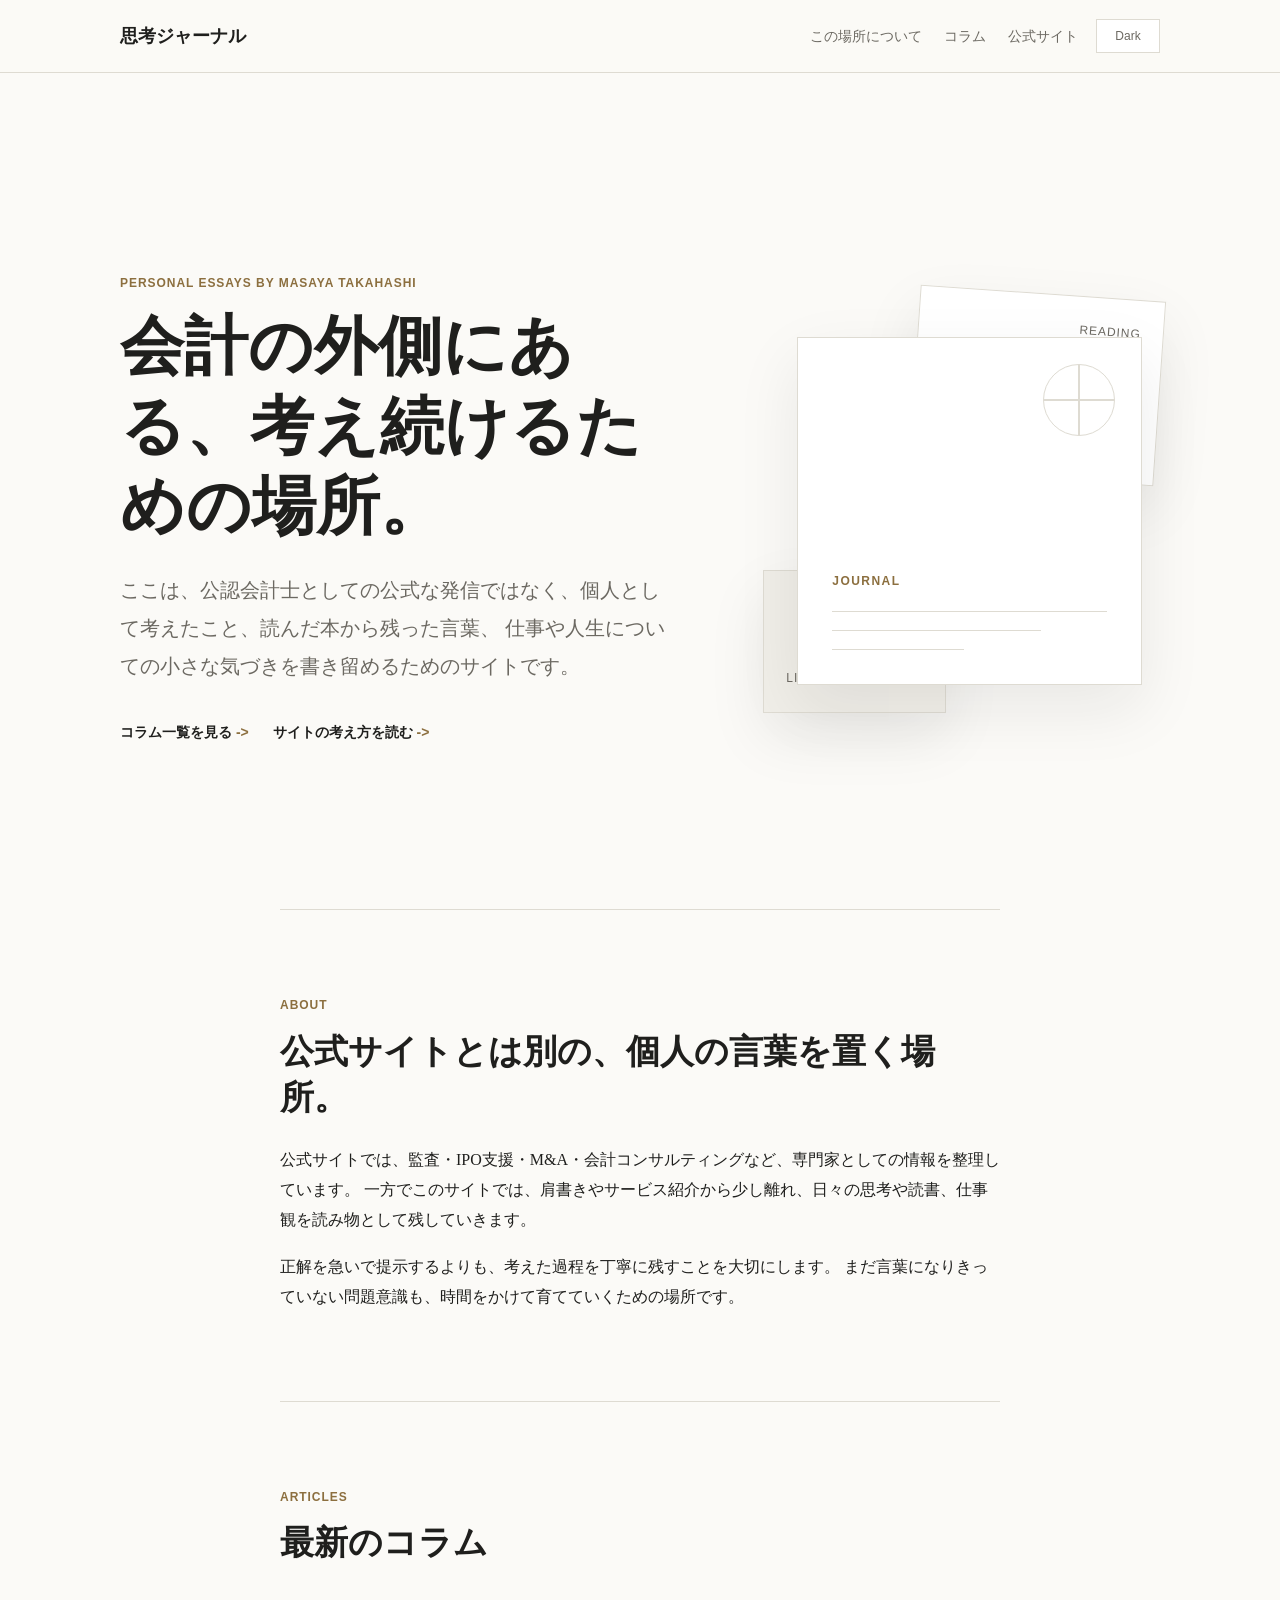
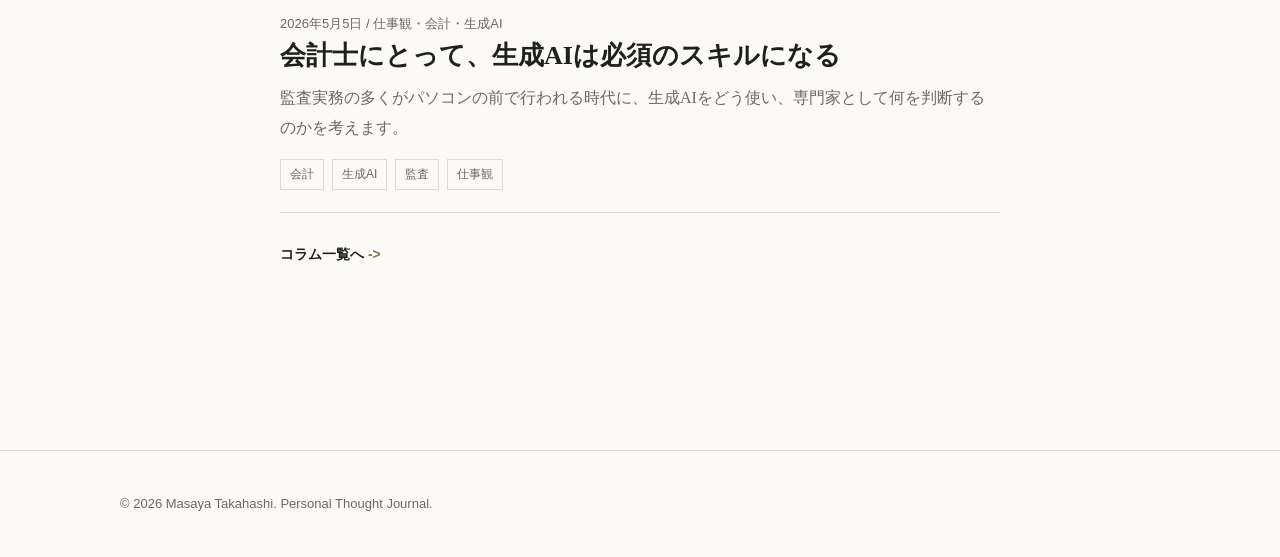
==== index.html @ 062b3c52 "サイト改善 優先度高" ====
<!DOCTYPE html>
<html lang="ja">
<head>
  <meta charset="UTF-8">
  <meta name="viewport" content="width=device-width, initial-scale=1.0">
  <meta name="description" content="公認会計士・高橋正哉の個人格コラム集。思考、読書、仕事観、人生論を静かに書き留める場所です。">
  <title>思考ジャーナル | 高橋正哉</title>
  <link rel="stylesheet" href="assets/css/main.css">
  <script src="assets/js/main.js" defer></script>
</head>
<body data-site-root=".">
  <div class="site-shell">
    <header class="site-header">
      <div class="site-header-inner">
        <a class="site-title" href="index.html" aria-current="page">思考ジャーナル</a>
        <div class="site-actions">
          <nav class="site-nav" aria-label="主要ナビゲーション">
            <a href="about.html">この場所について</a>
            <a href="articles.html">コラム</a>
            <a href="https://www.cpa-tm.com/home" target="_blank" rel="noopener">公式サイト</a>
          </nav>
          <button class="theme-toggle" type="button" data-theme-toggle aria-label="ダークモードに切り替える">Dark</button>
        </div>
      </div>
    </header>

    <main class="page-main">
      <section class="home-hero wide-container" aria-labelledby="hero-title">
        <div class="home-hero-copy">
          <p class="eyebrow">Personal essays by Masaya Takahashi</p>
          <h1 class="page-title" id="hero-title">会計の外側にある、考え続けるための場所。</h1>
          <p class="lead">
            ここは、公認会計士としての公式な発信ではなく、個人として考えたこと、読んだ本から残った言葉、
            仕事や人生についての小さな気づきを書き留めるためのサイトです。
          </p>
          <div class="hero-actions" aria-label="ページ内リンク">
            <a class="text-link" href="articles.html">コラム一覧を見る</a>
            <a class="text-link" href="about.html">サイトの考え方を読む</a>
          </div>
        </div>

        <figure class="journal-visual" aria-label="思考、読書、人生をテーマにしたノートのイメージ">
          <div class="journal-paper journal-paper-main">
            <span class="journal-paper-label">Journal</span>
            <span class="journal-line journal-line-wide"></span>
            <span class="journal-line"></span>
            <span class="journal-line journal-line-short"></span>
          </div>
          <div class="journal-paper journal-paper-back">
            <span>Reading</span>
          </div>
          <div class="journal-paper journal-paper-side">
            <span>Life</span>
          </div>
        </figure>
      </section>

      <section class="section-block content-container" id="about-site" aria-labelledby="about-title">
        <p class="eyebrow">About</p>
        <h2 class="section-title" id="about-title">公式サイトとは別の、個人の言葉を置く場所。</h2>
        <p>
          公式サイトでは、監査・IPO支援・M&A・会計コンサルティングなど、専門家としての情報を整理しています。
          一方でこのサイトでは、肩書きやサービス紹介から少し離れ、日々の思考や読書、仕事観を読み物として残していきます。
        </p>
        <p>
          正解を急いで提示するよりも、考えた過程を丁寧に残すことを大切にします。
          まだ言葉になりきっていない問題意識も、時間をかけて育てていくための場所です。
        </p>
      </section>

      <section class="section-block content-container" id="articles-preview" aria-labelledby="articles-title">
        <p class="eyebrow">Articles</p>
        <h2 class="section-title" id="articles-title">最新のコラム</h2>
        <ul class="article-list" data-latest-articles data-latest-limit="3">
          <li class="empty-note" data-articles-loading>記事を読み込んでいます…</li>
        </ul>
        <p class="page-link-row">
          <a class="text-link" href="articles.html">コラム一覧へ</a>
        </p>
      </section>

    </main>

    <footer class="site-footer">
      <div class="site-footer-inner">
        <p>&copy; 2026 Masaya Takahashi. Personal Thought Journal.</p>
      </div>
    </footer>
  </div>
</body>
</html>
---- assets/css/main.css ----
/* ===== Thought Journal Base Styles ===== */

:root {
  --color-page: #fbfaf7;
  --color-surface: #ffffff;
  --color-text: #1f1f1d;
  --color-muted: #6c6962;
  --color-subtle: #f0eee8;
  --color-border: #dedbd2;
  --color-accent: #8c6f3f;
  --color-link: #315f6b;
  --font-serif: "Hiragino Mincho ProN", "Yu Mincho", YuMincho, "Noto Serif JP", serif;
  --font-sans: "Hiragino Sans", "Yu Gothic", YuGothic, Meiryo, sans-serif;
  --content-width: 720px;
  --wide-width: 1040px;
  --space-page-x: clamp(20px, 5vw, 48px);
}

[data-theme="dark"] {
  --color-page: #171715;
  --color-surface: #20201d;
  --color-text: #f0eee8;
  --color-muted: #b9b4aa;
  --color-subtle: #2b2a26;
  --color-border: #464238;
  --color-accent: #d5b878;
  --color-link: #9ec5ce;
}

*,
*::before,
*::after {
  box-sizing: border-box;
}

html {
  scroll-behavior: smooth;
}

body {
  margin: 0;
  background: var(--color-page);
  color: var(--color-text);
  font-family: var(--font-serif);
  font-size: 16px;
  line-height: 1.9;
  overflow-wrap: anywhere;
  text-rendering: optimizeLegibility;
}

img,
svg {
  display: block;
  max-width: 100%;
}

a {
  color: var(--color-link);
  text-decoration-thickness: 1px;
  text-underline-offset: 0.18em;
}

a:hover {
  color: var(--color-accent);
}

button,
input,
textarea,
select {
  font: inherit;
}

.site-shell {
  min-height: 100vh;
}

.site-header,
.site-footer {
  padding-inline: var(--space-page-x);
}

.site-header {
  border-bottom: 1px solid var(--color-border);
  background: rgba(251, 250, 247, 0.92);
}

[data-theme="dark"] .site-header {
  background: rgba(23, 23, 21, 0.92);
}

.site-header-inner,
.site-footer-inner,
.wide-container {
  width: min(100%, var(--wide-width));
  margin-inline: auto;
}

.site-header-inner {
  display: flex;
  align-items: center;
  justify-content: space-between;
  min-height: 72px;
  gap: 24px;
}

.site-title {
  color: var(--color-text);
  font-family: var(--font-serif);
  font-size: 18px;
  font-weight: 700;
  letter-spacing: 0;
  text-decoration: none;
}

.site-actions {
  display: flex;
  align-items: center;
  gap: 18px;
}

.site-nav {
  display: flex;
  align-items: center;
  gap: 22px;
  font-family: var(--font-sans);
  font-size: 14px;
}

.site-nav a {
  color: var(--color-muted);
  text-decoration: none;
}

.site-nav a:hover,
.site-nav a[aria-current="page"] {
  color: var(--color-text);
}

.theme-toggle,
.tag-filter {
  border: 1px solid var(--color-border);
  background: var(--color-surface);
  color: var(--color-muted);
  cursor: pointer;
  font-family: var(--font-sans);
  line-height: 1.4;
}

.theme-toggle {
  min-width: 64px;
  min-height: 34px;
  padding: 6px 12px;
  font-size: 12px;
}

.theme-toggle:hover,
.theme-toggle[aria-pressed="true"],
.tag-filter:hover,
.tag-filter[aria-pressed="true"] {
  border-color: var(--color-accent);
  color: var(--color-text);
}

.page-main {
  padding: clamp(48px, 8vw, 96px) var(--space-page-x);
}

.content-container {
  width: min(100%, var(--content-width));
  margin-inline: auto;
}

.eyebrow {
  color: var(--color-accent);
  font-family: var(--font-sans);
  font-size: 12px;
  font-weight: 700;
  letter-spacing: 0.08em;
  text-transform: uppercase;
}

.page-title {
  margin: 12px 0 24px;
  font-size: clamp(32px, 6vw, 64px);
  font-weight: 700;
  line-height: 1.25;
  letter-spacing: 0;
}

.lead {
  color: var(--color-muted);
  font-size: clamp(17px, 2.4vw, 20px);
  line-height: 1.9;
}

.page-hero {
  padding-bottom: clamp(40px, 7vw, 72px);
}

.home-hero {
  display: grid;
  grid-template-columns: minmax(0, 1.05fr) minmax(280px, 0.75fr);
  align-items: center;
  gap: clamp(40px, 7vw, 88px);
  min-height: calc(100vh - 160px);
  padding-bottom: clamp(36px, 6vw, 72px);
}

.home-hero-copy {
  max-width: 720px;
}

.hero-actions {
  display: flex;
  flex-wrap: wrap;
  gap: 14px 24px;
  margin-top: 34px;
  font-family: var(--font-sans);
  font-size: 14px;
}

.text-link {
  color: var(--color-text);
  font-weight: 700;
  text-decoration: none;
}

.text-link::after {
  content: " ->";
  color: var(--color-accent);
}

.text-link:hover {
  color: var(--color-link);
}

.journal-visual {
  position: relative;
  z-index: 0;
  min-height: 420px;
  margin: 0;
}

.journal-paper {
  position: absolute;
  border: 1px solid var(--color-border);
  background: var(--color-surface);
  box-shadow: 0 24px 60px rgba(31, 31, 29, 0.08);
}

.journal-paper-main {
  inset: 44px 18px 28px 34px;
  display: flex;
  flex-direction: column;
  justify-content: flex-end;
  gap: 18px;
  padding: 34px;
  z-index: 2;
}

.journal-paper-main::before {
  content: "";
  position: absolute;
  inset: 26px 26px auto auto;
  width: 72px;
  height: 72px;
  border: 1px solid var(--color-border);
  border-radius: 50%;
  background:
    linear-gradient(90deg, transparent 48%, var(--color-border) 48%, var(--color-border) 52%, transparent 52%),
    linear-gradient(0deg, transparent 48%, var(--color-border) 48%, var(--color-border) 52%, transparent 52%);
}

.journal-paper-back {
  top: 0;
  right: 0;
  width: 62%;
  height: 44%;
  display: flex;
  align-items: flex-start;
  justify-content: flex-end;
  padding: 22px;
  color: var(--color-muted);
  font-family: var(--font-sans);
  font-size: 12px;
  letter-spacing: 0.08em;
  text-transform: uppercase;
  transform: rotate(4deg);
  z-index: 0;
}

.journal-paper-side {
  left: 0;
  bottom: 0;
  width: 46%;
  height: 34%;
  display: flex;
  align-items: flex-end;
  padding: 22px;
  color: var(--color-muted);
  font-family: var(--font-sans);
  font-size: 12px;
  letter-spacing: 0.08em;
  text-transform: uppercase;
  background: var(--color-subtle);
  z-index: 1;
}

.journal-paper-label {
  color: var(--color-accent);
  font-family: var(--font-sans);
  font-size: 12px;
  font-weight: 700;
  letter-spacing: 0.12em;
  text-transform: uppercase;
}

.journal-line {
  display: block;
  width: 76%;
  height: 1px;
  background: var(--color-border);
}

.journal-line-wide {
  width: 100%;
}

.journal-line-short {
  width: 48%;
}

.section-block {
  padding-block: clamp(40px, 7vw, 72px);
  border-top: 1px solid var(--color-border);
}

.section-title {
  margin: 0 0 24px;
  font-size: clamp(24px, 4vw, 34px);
  line-height: 1.35;
}

.article-list {
  display: grid;
  gap: 18px;
  margin: 0;
  padding: 0;
  list-style: none;
}

.article-card {
  padding: 22px 0;
  border-bottom: 1px solid var(--color-border);
}

.article-list-detailed .article-card {
  padding-block: 28px;
}

.article-card p {
  margin: 0;
  color: var(--color-muted);
}

.article-card-title {
  margin: 0 0 8px;
  font-size: clamp(20px, 3vw, 26px);
  line-height: 1.45;
}

.article-card-title a {
  color: var(--color-text);
  text-decoration: none;
}

.article-card-title a:hover {
  color: var(--color-link);
}

.article-meta {
  color: var(--color-muted);
  font-family: var(--font-sans);
  font-size: 13px;
}

.article-tags {
  display: flex;
  flex-wrap: wrap;
  gap: 8px;
  margin-top: 16px;
  font-family: var(--font-sans);
  font-size: 12px;
}

.article-tags span {
  border: 1px solid var(--color-border);
  color: var(--color-muted);
  padding: 3px 9px;
}

.tag-filter-group {
  display: flex;
  flex-wrap: wrap;
  gap: 8px;
  margin: 0 0 18px;
}

.tag-filter {
  min-height: 32px;
  padding: 5px 11px;
  font-size: 12px;
}

.empty-note {
  margin: 0;
  padding: 22px 0;
  border-top: 1px solid var(--color-border);
  border-bottom: 1px solid var(--color-border);
  color: var(--color-muted);
  list-style: none;
}

.comparison-list {
  display: grid;
  gap: 22px;
  margin: 0;
}

.comparison-item {
  padding-block: 20px;
  border-top: 1px solid var(--color-border);
}

.comparison-item:last-child {
  border-bottom: 1px solid var(--color-border);
}

.comparison-item dt {
  margin-bottom: 8px;
  color: var(--color-text);
  font-family: var(--font-sans);
  font-size: 14px;
  font-weight: 700;
}

.comparison-item dd {
  margin: 0;
  color: var(--color-muted);
}

.theme-list {
  display: grid;
  gap: 14px;
  margin: 0;
  padding: 0;
  list-style: none;
}

.theme-list li {
  padding-left: 18px;
  border-left: 2px solid var(--color-border);
  color: var(--color-muted);
}

.page-link-row {
  margin-top: 28px;
  font-family: var(--font-sans);
  font-size: 14px;
}

.prose {
  width: min(100%, var(--content-width));
  margin-inline: auto;
}

.prose h1,
.prose h2,
.prose h3 {
  line-height: 1.45;
}

.prose h1 {
  margin: 0 0 32px;
  font-size: clamp(31px, 5.5vw, 54px);
}

.prose h2 {
  margin: 56px 0 18px;
  font-size: clamp(24px, 4vw, 34px);
}

.prose p {
  margin: 0 0 1.45em;
}

.prose blockquote {
  margin: 36px 0;
  padding: 4px 0 4px 22px;
  border-left: 3px solid var(--color-accent);
  color: var(--color-muted);
}

.article-header {
  margin-bottom: clamp(34px, 6vw, 56px);
  padding-bottom: 28px;
  border-bottom: 1px solid var(--color-border);
}

.article-page .lead {
  margin-bottom: 1.6em;
  color: var(--color-text);
}

.toc-block {
  margin: 0 0 clamp(34px, 6vw, 52px);
  padding: 18px 0;
  border-top: 1px solid var(--color-border);
  border-bottom: 1px solid var(--color-border);
}

.toc-list {
  display: grid;
  gap: 8px;
  margin: 0;
  padding-left: 1.4em;
  color: var(--color-muted);
  font-family: var(--font-sans);
  font-size: 14px;
  line-height: 1.7;
}

.toc-list a {
  color: var(--color-muted);
  text-decoration: none;
}

.toc-list a:hover {
  color: var(--color-link);
}

.article-footer {
  margin-top: clamp(44px, 7vw, 72px);
  padding-top: 26px;
  border-top: 1px solid var(--color-border);
}

.site-footer {
  border-top: 1px solid var(--color-border);
  color: var(--color-muted);
  font-family: var(--font-sans);
  font-size: 13px;
}

.site-footer-inner {
  padding-block: 28px;
}

.sr-only {
  position: absolute;
  width: 1px;
  height: 1px;
  padding: 0;
  overflow: hidden;
  clip: rect(0, 0, 0, 0);
  white-space: nowrap;
  border: 0;
}

@media (max-width: 720px) {
  body {
    line-height: 1.85;
  }

  .page-main {
    padding-top: 40px;
    padding-bottom: 64px;
  }

  .home-hero {
    grid-template-columns: 1fr;
    min-height: auto;
    gap: 24px;
    padding-bottom: 40px;
  }

  .journal-visual {
    min-height: 260px;
  }

  .journal-paper-main {
    inset: 28px 8px 18px 22px;
    padding: 26px;
  }

  .site-header-inner {
    align-items: flex-start;
    flex-direction: column;
    justify-content: center;
    gap: 12px;
    padding-block: 16px;
  }

  .site-actions {
    align-items: flex-start;
    flex-direction: column;
    gap: 12px;
    width: 100%;
  }

  .site-nav {
    flex-wrap: wrap;
    gap: 12px 18px;
    line-height: 1.5;
  }

  .page-title {
    margin-bottom: 20px;
  }

  .lead {
    font-size: 17px;
  }

  .section-block {
    padding-block: 40px;
  }

  .article-card,
  .article-list-detailed .article-card {
    padding-block: 22px;
  }

  .prose h1 {
    margin-bottom: 24px;
  }

  .prose h2 {
    margin-top: 44px;
  }

  .prose blockquote {
    margin-block: 30px;
    padding-left: 18px;
  }

  .article-header {
    padding-bottom: 24px;
  }
}

@media (max-width: 420px) {
  :root {
    --space-page-x: 18px;
  }

  .site-title {
    font-size: 17px;
  }

  .site-nav {
    font-size: 13px;
  }

  .page-title {
    font-size: 31px;
  }

  .section-title,
  .prose h2 {
    font-size: 24px;
  }

  .article-card-title {
    font-size: 20px;
  }

  .journal-paper-main {
    inset: 24px 8px 16px 18px;
    gap: 14px;
    padding: 22px;
  }
}
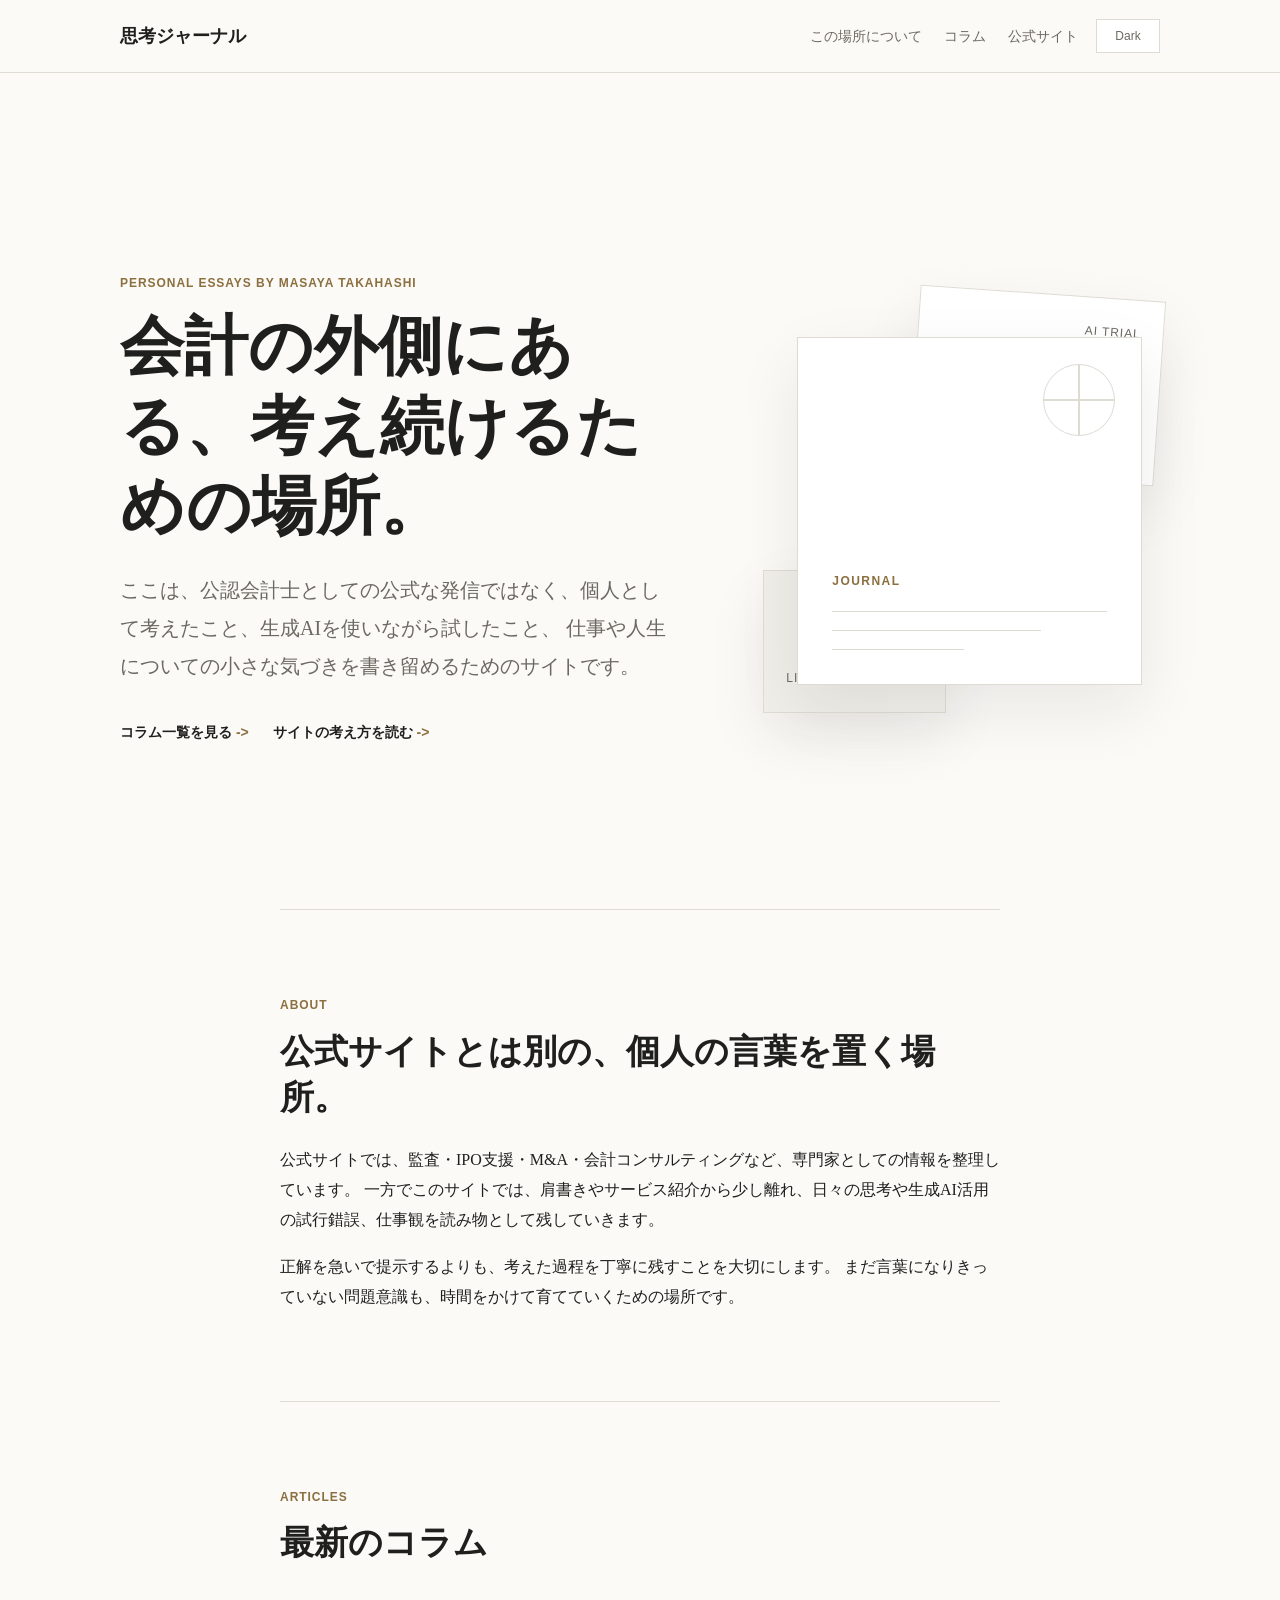
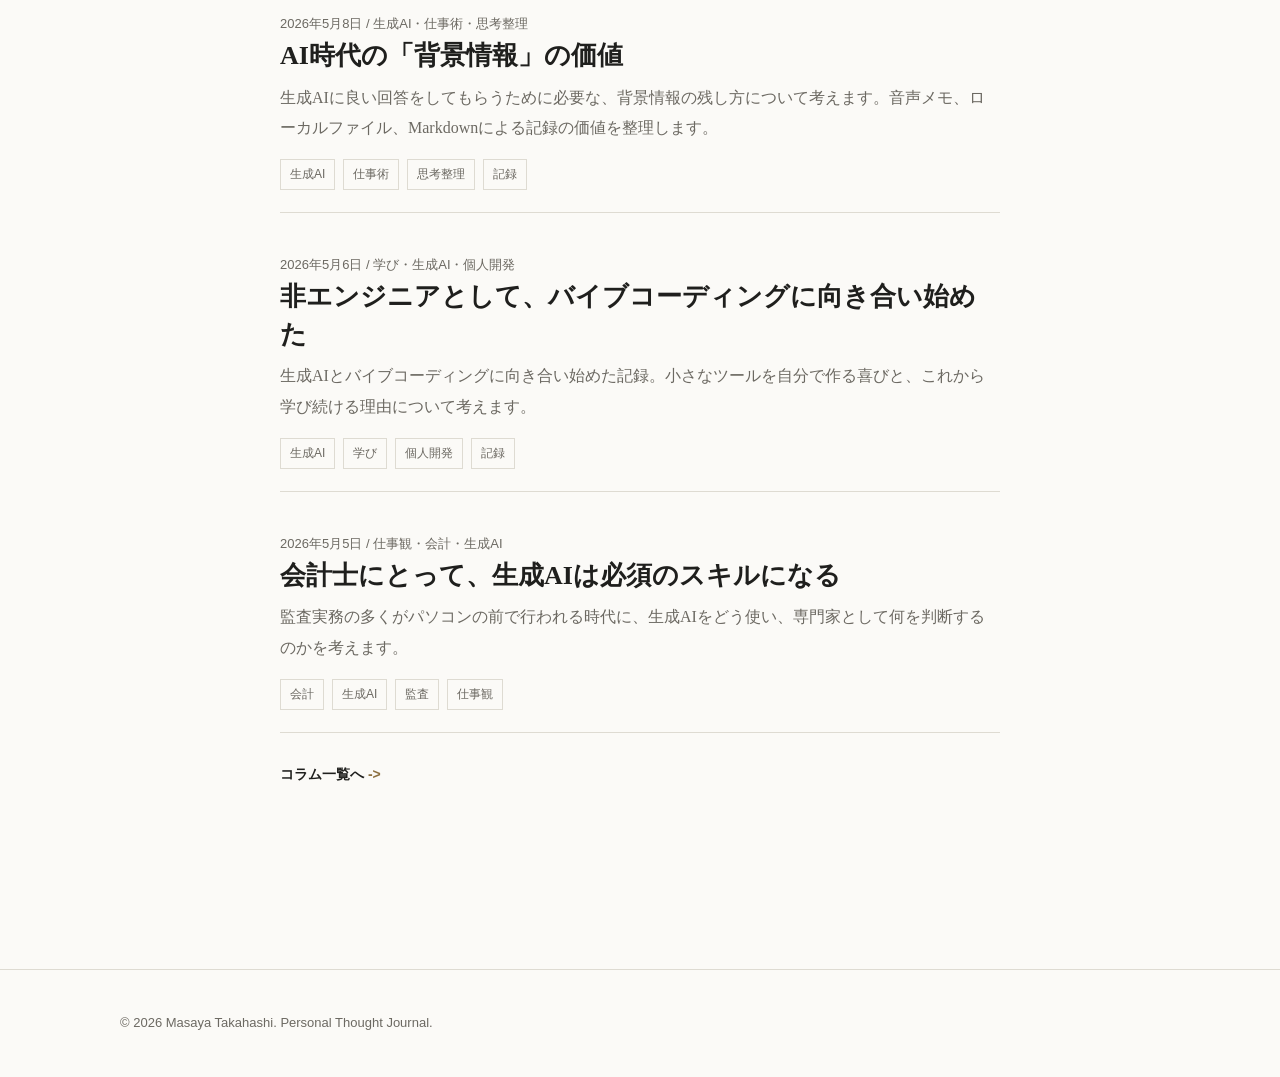
==== commit c1d5fb48: "読書の感想からAI試行錯誤というニュアンスに変更" ====
--- a/index.html
+++ b/index.html
@@ -3,8 +3,25 @@
 <head>
   <meta charset="UTF-8">
   <meta name="viewport" content="width=device-width, initial-scale=1.0">
-  <meta name="description" content="公認会計士・高橋正哉の個人格コラム集。思考、読書、仕事観、人生論を静かに書き留める場所です。">
+  <meta name="description" content="公認会計士・高橋正哉の個人格コラム集。思考、生成AI活用の試行錯誤、仕事観、人生論を静かに書き留める場所です。">
+  <meta property="og:site_name" content="思考ジャーナル">
+  <meta property="og:type" content="website">
+  <meta property="og:title" content="思考ジャーナル | 高橋正哉">
+  <meta property="og:description" content="公認会計士・高橋正哉の個人格コラム集。思考、生成AI活用の試行錯誤、仕事観、人生論を静かに書き留める場所です。">
+  <meta property="og:url" content="https://masa-cpa0228.github.io/journaling/">
+  <meta property="og:image" content="https://masa-cpa0228.github.io/journaling/assets/img/ogp-default.png">
+  <meta property="og:image:type" content="image/png">
+  <meta property="og:image:width" content="1200">
+  <meta property="og:image:height" content="630">
+  <meta property="og:image:alt" content="思考ジャーナル - 会計の外側にある、考え続けるための場所。">
+  <meta property="og:locale" content="ja_JP">
+  <meta name="twitter:card" content="summary_large_image">
+  <meta name="twitter:title" content="思考ジャーナル | 高橋正哉">
+  <meta name="twitter:description" content="公認会計士・高橋正哉の個人格コラム集。思考、生成AI活用の試行錯誤、仕事観、人生論を静かに書き留める場所です。">
+  <meta name="twitter:image" content="https://masa-cpa0228.github.io/journaling/assets/img/ogp-default.png">
+  <meta name="twitter:image:alt" content="思考ジャーナル - 会計の外側にある、考え続けるための場所。">
   <title>思考ジャーナル | 高橋正哉</title>
+  <link rel="icon" href="assets/img/favicon.svg" type="image/svg+xml">
   <link rel="stylesheet" href="assets/css/main.css">
   <script src="assets/js/main.js" defer></script>
 </head>
@@ -30,7 +47,7 @@
           <p class="eyebrow">Personal essays by Masaya Takahashi</p>
           <h1 class="page-title" id="hero-title">会計の外側にある、考え続けるための場所。</h1>
           <p class="lead">
-            ここは、公認会計士としての公式な発信ではなく、個人として考えたこと、読んだ本から残った言葉、
+            ここは、公認会計士としての公式な発信ではなく、個人として考えたこと、生成AIを使いながら試したこと、
             仕事や人生についての小さな気づきを書き留めるためのサイトです。
           </p>
           <div class="hero-actions" aria-label="ページ内リンク">
@@ -39,7 +56,7 @@
           </div>
         </div>
 
-        <figure class="journal-visual" aria-label="思考、読書、人生をテーマにしたノートのイメージ">
+        <figure class="journal-visual" aria-label="思考、AI活用、人生をテーマにしたノートのイメージ">
           <div class="journal-paper journal-paper-main">
             <span class="journal-paper-label">Journal</span>
             <span class="journal-line journal-line-wide"></span>
@@ -47,7 +64,7 @@
             <span class="journal-line journal-line-short"></span>
           </div>
           <div class="journal-paper journal-paper-back">
-            <span>Reading</span>
+            <span>AI Trial</span>
           </div>
           <div class="journal-paper journal-paper-side">
             <span>Life</span>
@@ -60,7 +77,7 @@
         <h2 class="section-title" id="about-title">公式サイトとは別の、個人の言葉を置く場所。</h2>
         <p>
           公式サイトでは、監査・IPO支援・M&A・会計コンサルティングなど、専門家としての情報を整理しています。
-          一方でこのサイトでは、肩書きやサービス紹介から少し離れ、日々の思考や読書、仕事観を読み物として残していきます。
+          一方でこのサイトでは、肩書きやサービス紹介から少し離れ、日々の思考や生成AI活用の試行錯誤、仕事観を読み物として残していきます。
         </p>
         <p>
           正解を急いで提示するよりも、考えた過程を丁寧に残すことを大切にします。
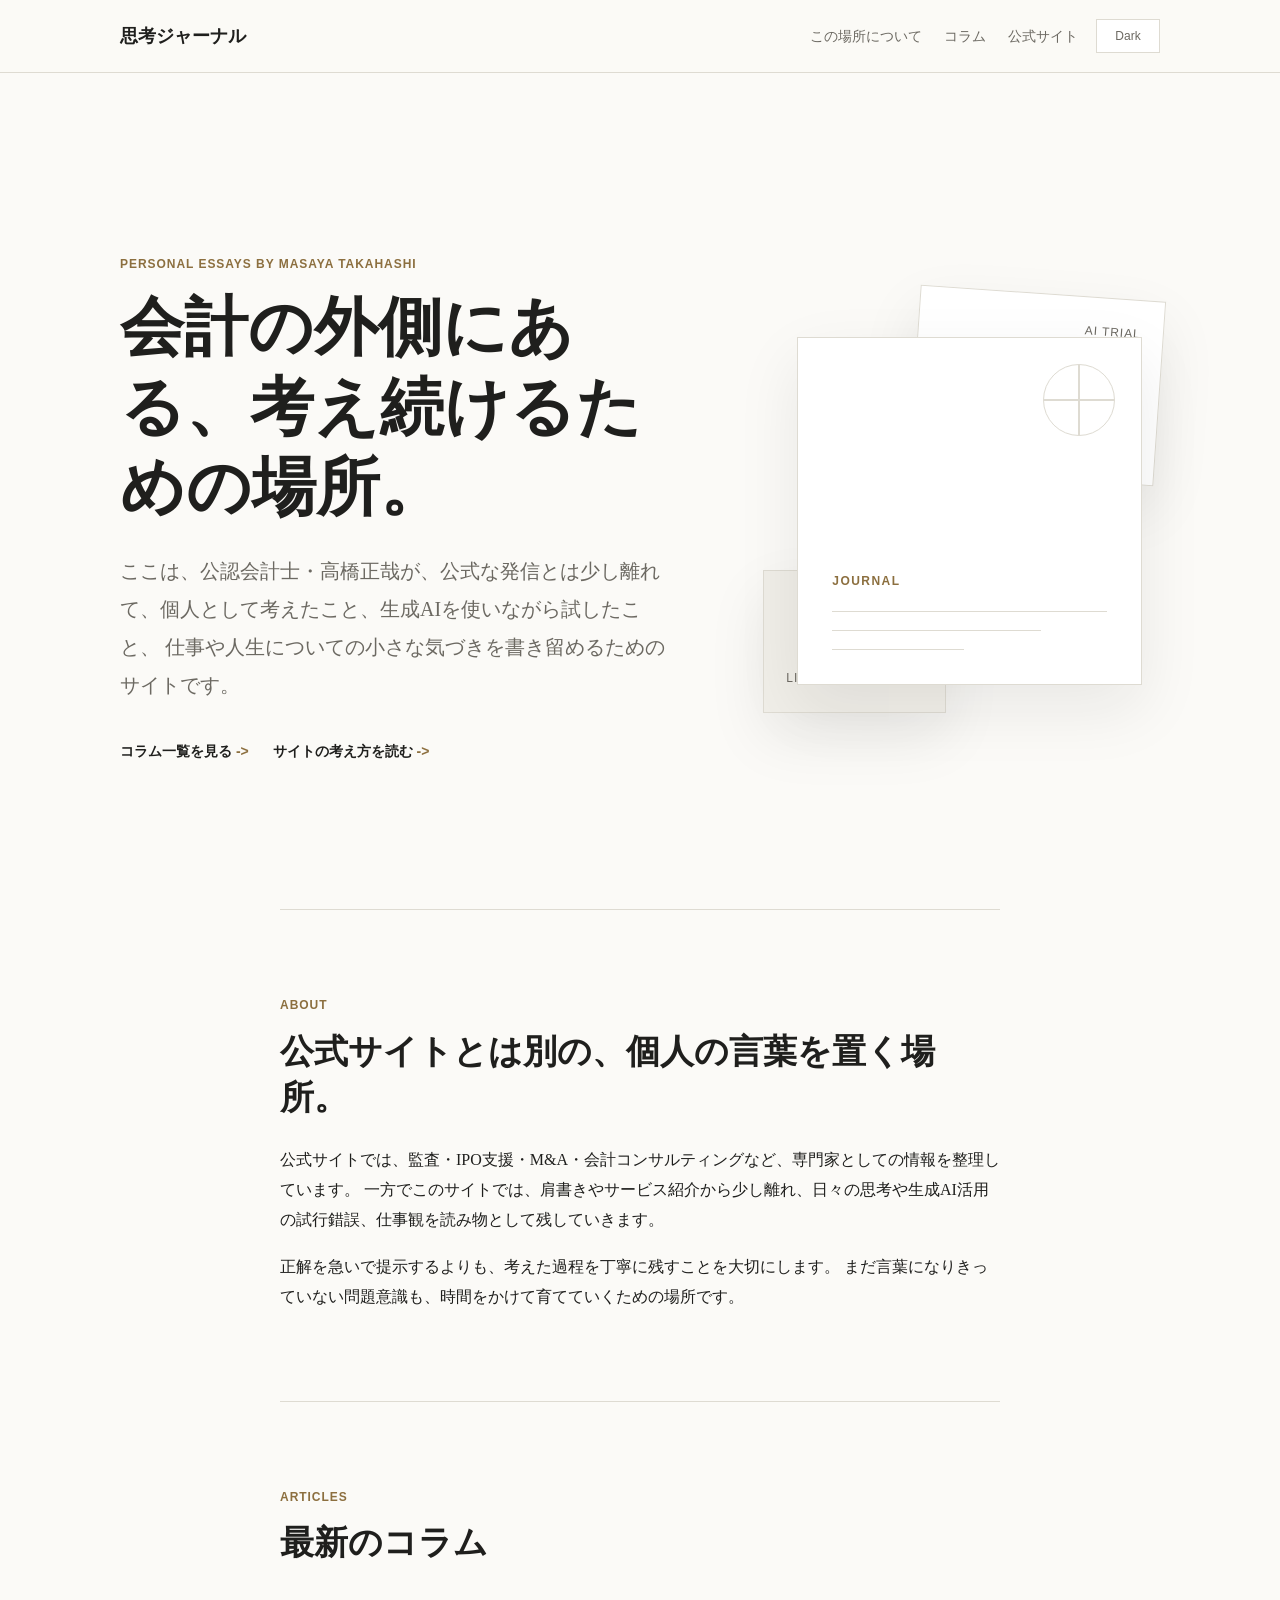
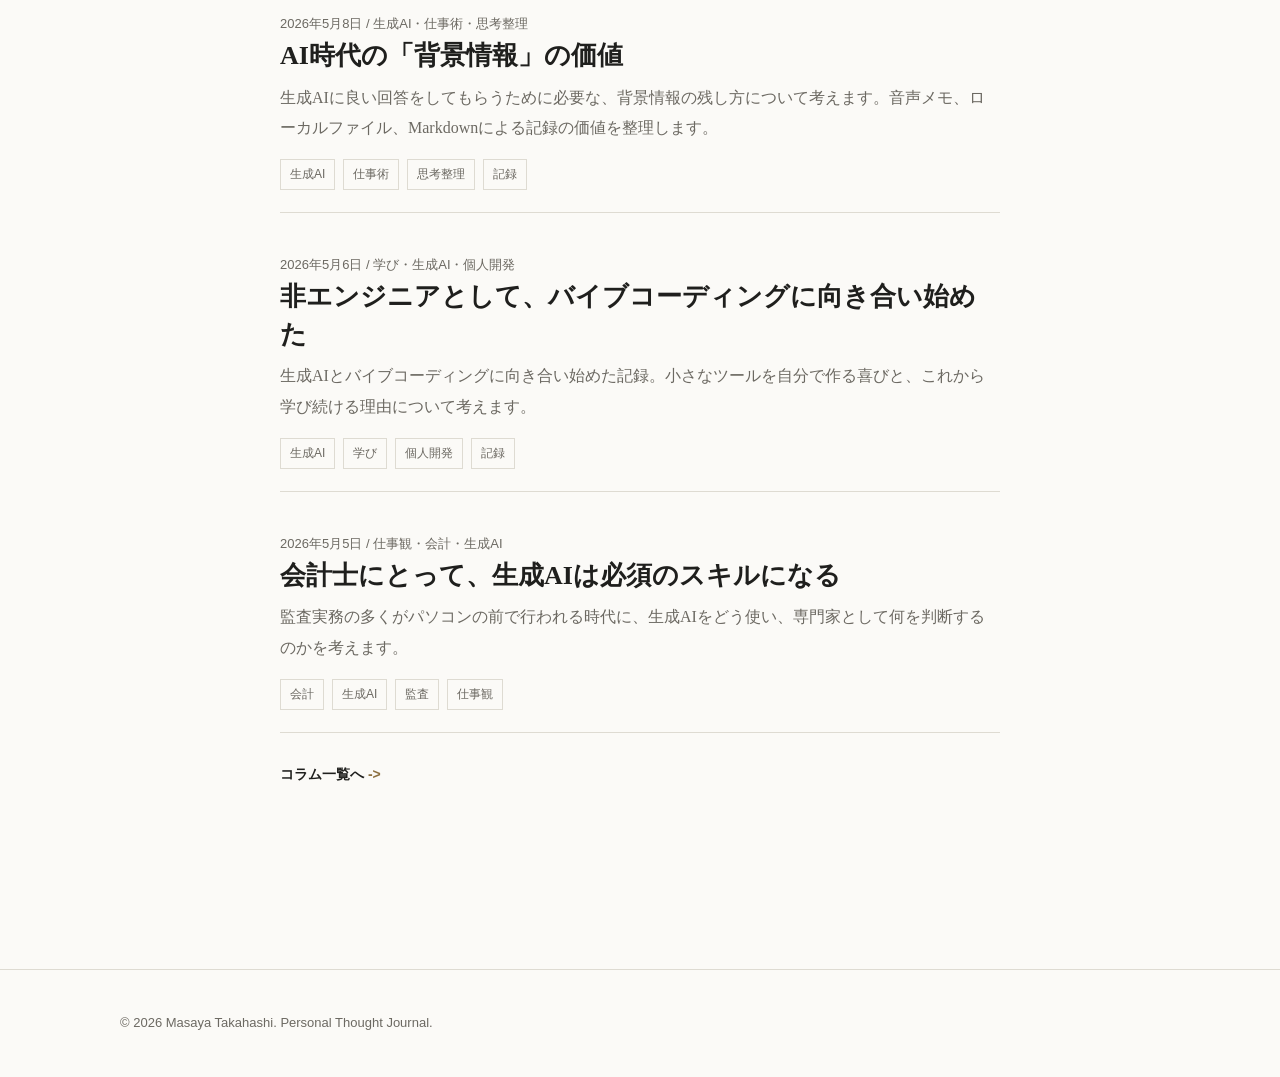
==== commit 20e0a529: "公認会計士高橋正哉のタグ等を追加" ====
--- a/index.html
+++ b/index.html
@@ -3,11 +3,12 @@
 <head>
   <meta charset="UTF-8">
   <meta name="viewport" content="width=device-width, initial-scale=1.0">
-  <meta name="description" content="公認会計士・高橋正哉の個人格コラム集。思考、生成AI活用の試行錯誤、仕事観、人生論を静かに書き留める場所です。">
+  <meta name="description" content="公認会計士・高橋正哉の個人コラム集。思考、生成AI活用の試行錯誤、仕事観、人生論を静かに書き留める場所です。">
+  <meta name="author" content="高橋正哉">
   <meta property="og:site_name" content="思考ジャーナル">
   <meta property="og:type" content="website">
-  <meta property="og:title" content="思考ジャーナル | 高橋正哉">
-  <meta property="og:description" content="公認会計士・高橋正哉の個人格コラム集。思考、生成AI活用の試行錯誤、仕事観、人生論を静かに書き留める場所です。">
+  <meta property="og:title" content="思考ジャーナル | 公認会計士 高橋正哉">
+  <meta property="og:description" content="公認会計士・高橋正哉の個人コラム集。思考、生成AI活用の試行錯誤、仕事観、人生論を静かに書き留める場所です。">
   <meta property="og:url" content="https://masa-cpa0228.github.io/journaling/">
   <meta property="og:image" content="https://masa-cpa0228.github.io/journaling/assets/img/ogp-default.png">
   <meta property="og:image:type" content="image/png">
@@ -16,11 +17,41 @@
   <meta property="og:image:alt" content="思考ジャーナル - 会計の外側にある、考え続けるための場所。">
   <meta property="og:locale" content="ja_JP">
   <meta name="twitter:card" content="summary_large_image">
-  <meta name="twitter:title" content="思考ジャーナル | 高橋正哉">
-  <meta name="twitter:description" content="公認会計士・高橋正哉の個人格コラム集。思考、生成AI活用の試行錯誤、仕事観、人生論を静かに書き留める場所です。">
+  <meta name="twitter:title" content="思考ジャーナル | 公認会計士 高橋正哉">
+  <meta name="twitter:description" content="公認会計士・高橋正哉の個人コラム集。思考、生成AI活用の試行錯誤、仕事観、人生論を静かに書き留める場所です。">
   <meta name="twitter:image" content="https://masa-cpa0228.github.io/journaling/assets/img/ogp-default.png">
   <meta name="twitter:image:alt" content="思考ジャーナル - 会計の外側にある、考え続けるための場所。">
-  <title>思考ジャーナル | 高橋正哉</title>
+  <link rel="canonical" href="https://masa-cpa0228.github.io/journaling/">
+  <title>思考ジャーナル | 公認会計士 高橋正哉</title>
+  <script type="application/ld+json">
+  {
+    "@context": "https://schema.org",
+    "@graph": [
+      {
+        "@type": "Person",
+        "@id": "https://masa-cpa0228.github.io/journaling/#person",
+        "name": "高橋正哉",
+        "alternateName": "Masaya Takahashi",
+        "jobTitle": "公認会計士",
+        "url": "https://masa-cpa0228.github.io/journaling/",
+        "sameAs": [
+          "https://www.cpa-tm.com/home"
+        ]
+      },
+      {
+        "@type": "WebSite",
+        "@id": "https://masa-cpa0228.github.io/journaling/#website",
+        "name": "思考ジャーナル",
+        "url": "https://masa-cpa0228.github.io/journaling/",
+        "description": "公認会計士・高橋正哉の個人コラム集。思考、生成AI活用の試行錯誤、仕事観、人生論を静かに書き留める場所です。",
+        "inLanguage": "ja",
+        "author": {
+          "@id": "https://masa-cpa0228.github.io/journaling/#person"
+        }
+      }
+    ]
+  }
+  </script>
   <link rel="icon" href="assets/img/favicon.svg" type="image/svg+xml">
   <link rel="stylesheet" href="assets/css/main.css">
   <script src="assets/js/main.js" defer></script>
@@ -47,7 +78,7 @@
           <p class="eyebrow">Personal essays by Masaya Takahashi</p>
           <h1 class="page-title" id="hero-title">会計の外側にある、考え続けるための場所。</h1>
           <p class="lead">
-            ここは、公認会計士としての公式な発信ではなく、個人として考えたこと、生成AIを使いながら試したこと、
+            ここは、公認会計士・高橋正哉が、公式な発信とは少し離れて、個人として考えたこと、生成AIを使いながら試したこと、
             仕事や人生についての小さな気づきを書き留めるためのサイトです。
           </p>
           <div class="hero-actions" aria-label="ページ内リンク">
